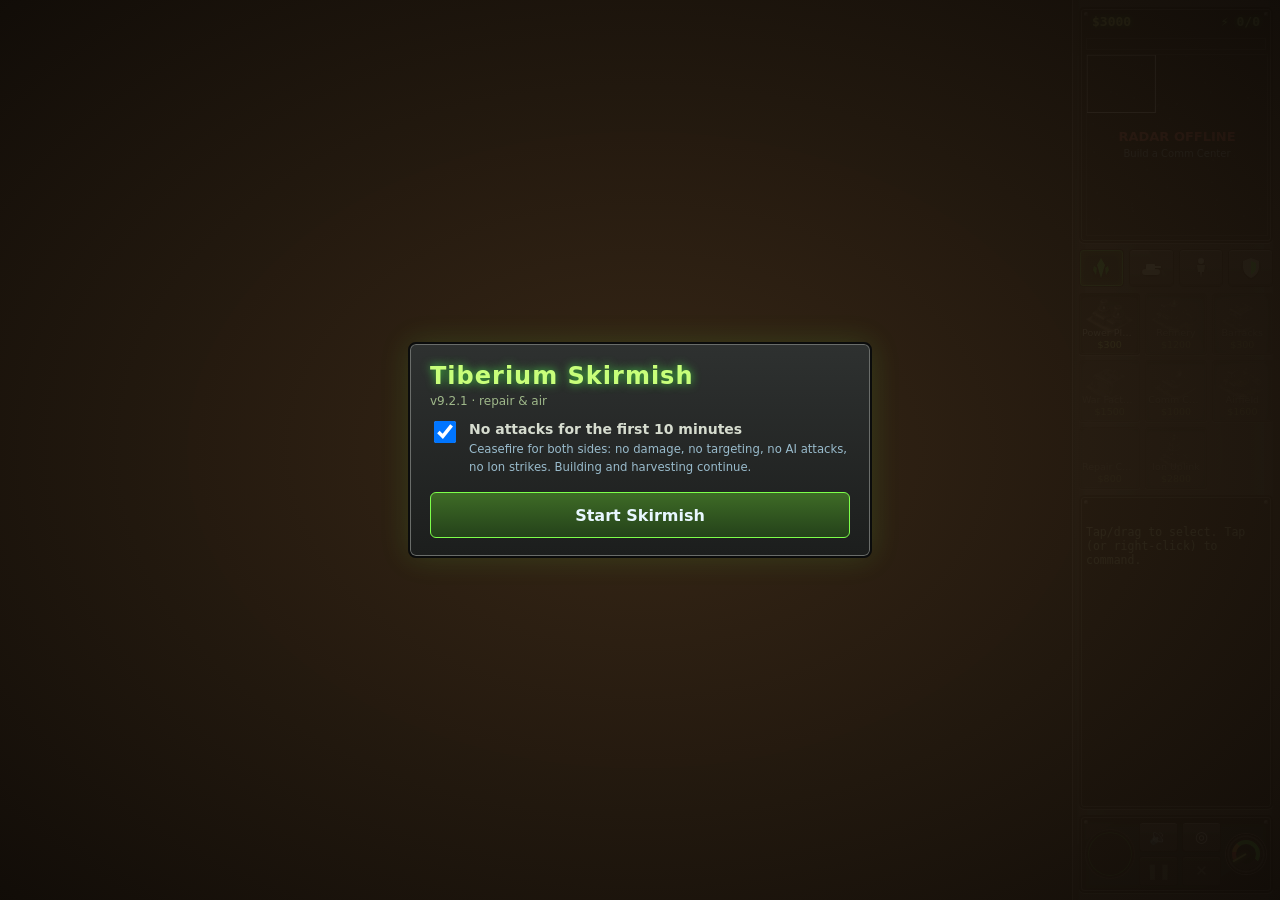
==== index.html @ 95456627 "v9.2.1: carrier restyled from approved concept (top-down sprite: steel-blue deck, sand camo, island " ====
<!DOCTYPE html>
<html lang="en">
<head>
<meta charset="utf-8">
<meta name="viewport" content="width=device-width, initial-scale=1, maximum-scale=1, user-scalable=no, viewport-fit=cover">
<meta name="apple-mobile-web-app-capable" content="yes">
<title>Tiberium Skirmish — RTS Starter v9.2.1</title>
<link rel="icon" href="data:,">
<link rel="stylesheet" href="styles.css?v=9">
</head>
<body>
<div id="app">
  <canvas id="game"></canvas>
  <aside id="sidebar">
    <div id="topDisplay" class="bevel">
      <div id="hud"><div id="credits">$0</div><div id="power">⚡ 0/0</div></div>
      <div id="powerBar" title="Power: produced (top) vs used (bottom)"><div id="powerMade"></div><div id="powerUsed"></div></div>
      <canvas id="minimap" width="180" height="180"></canvas>
    </div>
    <div id="buildTabs"></div>
    <div id="buildMenu"></div>
    <div id="infoPanel" class="bevel">
      <div id="qStatus"></div>
      <div id="selInfo"></div>
      <div id="selActions"></div>
    </div>
    <div id="bottomStrip" class="bevel">
      <div id="radarSweep" title="Radar"></div>
      <div id="queueCtl">
        <button id="volBtn" class="sq" title="Sound: off / low / med / high (remembered)">🔉</button>
        <button id="findBtn" class="sq" title="Find my units (Space / F, or double-tap a unit)">◎</button>
        <button id="qPause" class="sq" title="Pause queue">❚❚</button>
        <button id="qCancel" class="sq" title="Cancel last / stop placing">✕</button>
      </div>
      <div id="scopeDial" title="Power level"><i></i></div>
    </div>
  </aside>
  <div id="banner" hidden></div>
  <div id="graceTimer" hidden></div>
  <div id="startMenu">
    <div class="panel">
      <h1>Tiberium Skirmish</h1>
      <div id="version">v9.2.1 · repair &amp; air</div>
      <label class="opt"><input type="checkbox" id="graceOpt" checked> <span><b>No attacks for the first 10 minutes</b><br><small>Ceasefire for both sides: no damage, no targeting, no AI attacks, no Ion strikes. Building and harvesting continue.</small></span></label>
      <button id="startBtn">Start Skirmish</button>
    </div>
  </div>
</div>
<script type="module" src="src/main.js?v=9"></script>
</body>
</html>
---- styles.css ----
:root{--vh:100vh}
html,body{margin:0;height:100%;background:#05080c;color:#cfe;font:13px system-ui,-apple-system,Segoe UI,sans-serif;overflow:hidden;
 -webkit-user-select:none;user-select:none;-webkit-touch-callout:none;-webkit-tap-highlight-color:transparent;overscroll-behavior:none}
#app{display:flex;height:var(--vh);width:100vw}
#game{flex:1;min-width:0;height:100%;display:block;touch-action:none;cursor:crosshair}
#sidebar{width:200px;padding:8px;padding-right:max(8px,env(safe-area-inset-right));box-sizing:border-box;background:linear-gradient(#0c1a24,#081018);border-left:1px solid #1d4a5c;overflow-y:auto;touch-action:pan-y}
#hud{display:flex;justify-content:space-between;font-weight:600;margin-bottom:6px}
#credits{color:#6f6}#power.low{color:#f55}
#minimap{width:180px;height:180px;background:#000;border:1px solid #1d4a5c;touch-action:none}
#buildTabs{display:flex;gap:4px;margin:6px 0}
#buildTabs button,#buildMenu button{background:#10283a;color:#cfe;border:1px solid #2a6c88;border-radius:4px;padding:6px 4px;font:inherit;cursor:pointer;touch-action:manipulation}
#buildTabs button{flex:1}#buildTabs button.on{background:#1f5f7f}
#buildMenu{display:grid;grid-template-columns:1fr 1fr;gap:4px}
#buildMenu button{min-height:44px;position:relative;overflow:hidden}
#buildMenu button:disabled{opacity:.4}
#buildMenu button .bar{position:absolute;left:0;bottom:0;height:3px;background:#6f6}
#buildMenu button.ready{border-color:#6f6;color:#6f6}
#selInfo{margin-top:8px;font-size:12px;color:#9bc;white-space:pre-line}
#banner{position:fixed;inset:0;display:flex;align-items:center;justify-content:center;font-size:48px;font-weight:800;color:#6f6;background:#000a;text-shadow:0 0 20px #3f3}
@media (max-width:700px){#sidebar{width:150px}#minimap{width:134px;height:134px}#buildMenu{grid-template-columns:1fr}}
#banner[hidden]{display:none}
#powerBar{height:10px;background:#000;border:1px solid #1d4a5c;margin-bottom:6px;position:relative}
#powerMade,#powerUsed{position:absolute;left:0;height:5px;transition:width .3s}
#powerMade{top:0;background:#3fa9ff}#powerUsed{bottom:0;background:#6f6}#powerUsed.low{background:#f44;animation:blinkp .6s infinite alternate}
@keyframes blinkp{to{opacity:.4}}
#buildTabs button b{color:#fd6;font-weight:700}#buildTabs button.ready{border-color:#6f6}
#buildMenu button{display:flex;flex-direction:column;align-items:center;justify-content:center;gap:1px;font-size:12px}
#buildMenu button .count{position:absolute;top:2px;right:4px;color:#fd6;font-size:12px}
#buildMenu button .state{position:absolute;top:2px;left:4px;font-style:normal;font-size:9px;color:#fd6;font-weight:700}
#buildMenu button.ready .state{color:#6f6}
#queueCtl{display:flex;gap:4px;margin-top:4px}
#queueCtl button,#selActions button{flex:1;background:#10283a;color:#cfe;border:1px solid #2a6c88;border-radius:4px;padding:6px 4px;font:inherit;font-size:12px;min-height:36px;cursor:pointer;touch-action:manipulation}
#queueCtl button:disabled,#selActions button:disabled{opacity:.4}
#selActions{display:flex;flex-wrap:wrap;gap:4px;margin-top:6px}#selActions button.on{background:#1f5f2f;border-color:#6f6}
#qStatus{min-height:14px;font-size:11px;color:#fd6;margin-top:3px}
@media (max-width:700px){#buildMenu button{min-height:40px;font-size:11px}#queueCtl button,#selActions button{font-size:11px}}
#startMenu{position:fixed;inset:0;display:flex;align-items:center;justify-content:center;background:radial-gradient(#0c1a24ee,#05080cf5);z-index:10;padding:16px}
#startMenu[hidden]{display:none}
#startMenu .panel{max-width:420px;background:#0c1a24;border:1px solid #2a6c88;border-radius:8px;padding:18px 20px;box-shadow:0 0 30px #3fa9ff33}
#startMenu h1{margin:0 0 14px;font-size:24px;color:#7fd8ff;letter-spacing:1px}
#startMenu .opt{display:flex;gap:10px;align-items:flex-start;font-size:14px;line-height:1.35;cursor:pointer}
#startMenu .opt input{width:22px;height:22px;flex:none;margin-top:1px}
#startMenu small{color:#9bc}
#startBtn{margin-top:16px;width:100%;min-height:46px;font:600 16px system-ui,sans-serif;background:#1f5f7f;color:#e8f7ff;border:1px solid #3fa9ff;border-radius:6px;cursor:pointer;touch-action:manipulation}
#graceTimer{position:fixed;top:8px;left:8px;z-index:5;background:#0c1a24d0;border:1px solid #6f6;color:#9f9;font:600 13px system-ui,sans-serif;padding:5px 9px;border-radius:5px;pointer-events:none}
#graceTimer[hidden]{display:none}#graceTimer.over{border-color:#f55;color:#f99}

/* v6 sidebar stability: fixed sizes so changing text/badges/progress never shifts layout */
#sidebar{overscroll-behavior:contain;-webkit-overflow-scrolling:touch}
#sidebar button{-webkit-user-select:none;user-select:none;-webkit-touch-callout:none}
#hud{height:18px;white-space:nowrap;font-variant-numeric:tabular-nums}
#buildTabs{display:grid;grid-template-columns:repeat(4,1fr);gap:4px}
#buildTabs button{position:relative;height:34px;padding:0;min-width:0;overflow:hidden;white-space:nowrap}
#buildTabs button .badge{position:absolute;top:1px;right:3px;font-size:10px;line-height:1;color:#fd6}
#buildMenu button{height:48px;min-height:0;padding:4px 18px 6px 6px;white-space:nowrap;overflow:hidden}
#buildMenu button .nm{max-width:100%;overflow:hidden;text-overflow:ellipsis}
#buildMenu button .count{font-variant-numeric:tabular-nums}
#queueCtl button{height:36px;min-height:0;white-space:nowrap}
#qStatus{height:15px;min-height:0;white-space:nowrap;overflow:hidden;text-overflow:ellipsis}
#selInfo{height:48px;overflow:hidden;line-height:16px}
#selActions{display:grid;grid-template-columns:repeat(3,1fr);gap:4px;height:38px;margin-top:4px}
#selActions:not(.has){visibility:hidden}
#selActions button{height:36px;min-height:0;padding:0 2px;white-space:nowrap;overflow:hidden;text-overflow:ellipsis;font-variant-numeric:tabular-nums}
#selActions button.armed{background:#5f2a1a;border-color:#f84}
@media (hover:hover){#sidebar button:not(:disabled):hover{filter:brightness(1.25)}}
@media (max-width:700px){#buildMenu button{height:44px}#buildTabs button{height:32px;font-size:12px}}
#buildMenu button .nm{white-space:normal;line-height:13px;max-height:26px;text-align:center;font-size:11.5px}
#buildMenu button{height:54px;padding:3px 16px 6px 6px;gap:2px}#buildMenu button small{font-size:11px;line-height:12px}
@media (max-width:700px){#buildMenu button{height:46px}}
#findBtn{display:block;width:100%;height:30px;margin:4px 0 0;background:#10283a;color:#cfe;border:1px solid #2a6c88;border-radius:4px;font:inherit;font-size:12px;cursor:pointer;touch-action:manipulation;white-space:nowrap;overflow:hidden}
@media (max-width:700px){#findBtn{width:134px}}

/* v8: 4-5 actions for yard / Base Walker */
#selActions.two{height:78px}
#selInfo{white-space:pre-line}

/* v8.1 */
#version{font-size:12px;color:#7fa9c0;margin:-10px 0 12px}
@media (max-width:700px){#selActions,#selActions.two{grid-template-columns:repeat(2,1fr);height:78px}
  #selActions button{font-size:12px;padding:0 1px;letter-spacing:-.2px;text-overflow:clip}}
#volBtn{display:block;width:100%;height:28px;margin:4px 0 0;background:#10283a;color:#cfe;border:1px solid #2a6c88;border-radius:4px;font:inherit;font-size:12px;cursor:pointer;touch-action:manipulation;white-space:nowrap;overflow:hidden}
@media (max-width:700px){#volBtn{width:134px}}

/* ===== v9 painted gunmetal sidebar ===== */
:root{--metal1:#4a4d4c;--metal2:#2a2c2c;--edge:#6d706c;--glow:#7dff4a}
html,body{background:#120d08;color:#d6dccf}
#sidebar{width:210px;padding:7px;padding-right:max(7px,env(safe-area-inset-right));display:flex;flex-direction:column;gap:6px;
 background:linear-gradient(90deg,#1c1e1e,#3b3e3d 8%,#2d302f 50%,#3a3d3c 92%,#171818);border-left:2px solid #0b0c0c;box-shadow:inset 1px 0 0 #777}
.bevel{background:linear-gradient(#232625,#1a1c1c);border:2px solid #0d0e0e;border-radius:5px;box-shadow:inset 0 0 0 1px #5a5d5a,inset 0 2px 6px #000c,0 1px 0 #6a6d6a;padding:5px;position:relative}
.bevel::before,.bevel::after{content:"";position:absolute;width:4px;height:4px;border-radius:50%;background:#8a8c86;box-shadow:inset -1px -1px 0 #333;top:3px;left:3px}
.bevel::after{left:auto;right:3px}
#topDisplay{background:#060807}
#hud{color:#9fe87a;text-shadow:0 0 6px #4c4;font:700 13px ui-monospace,Menlo,monospace;padding:0 6px}
#credits{color:#c8ff7a}#power{color:#9fe87a}#power.low{color:#f66;text-shadow:0 0 6px #f22}
#powerBar{background:#000;border:1px solid #333;margin:4px 0}#powerMade{background:#4fa7d8}#powerUsed{background:#5f5}
#minimap{display:block;width:100%;height:auto;aspect-ratio:1;border:1px solid #2b2f2d;background:#000}
#buildTabs{gap:5px;margin:0}
#buildTabs button{height:38px;background:linear-gradient(#4d504e,#2b2d2c);border:1px solid #0c0d0d;border-radius:4px;box-shadow:inset 0 1px 0 #888,inset 0 -2px 0 #1a1a1a;color:#ddd}
#buildTabs button svg{width:24px;height:24px;display:block;margin:auto;filter:drop-shadow(0 1px 1px #000)}
#buildTabs button.on{background:linear-gradient(#24331f,#17200f);box-shadow:inset 0 0 8px #3f8a2a,inset 0 0 0 1px #6f6;border-color:#000}
#buildTabs button .badge{color:#ffd24a;font-size:11px}
#buildMenu{grid-template-columns:repeat(3,1fr);gap:5px;align-content:start;min-height:calc(3*62px + 10px)}
#buildMenu button{height:62px;padding:2px 2px 4px;justify-content:flex-end;background:radial-gradient(ellipse at 50% 40%,#2a2e2b,#121413);border:1px solid #000;border-radius:3px;
 box-shadow:inset 0 2px 5px #000,inset 0 0 0 1px #3f423f,0 1px 0 #6a6d6a;color:#cfd8c5}
#buildMenu button .ic{position:absolute;inset:2px 2px 16px 2px;width:calc(100% - 4px);height:calc(100% - 18px);object-fit:contain;filter:saturate(.55) sepia(.18)}
#buildMenu button .nm{position:relative;font-size:9.5px;line-height:10px;max-height:10px;white-space:nowrap;overflow:hidden;text-overflow:ellipsis;text-shadow:0 1px 1px #000}
#buildMenu button small{position:relative;font-size:9.5px;line-height:10px;color:#c8ff7a}
#buildMenu button.ready{border-color:#6f6;box-shadow:inset 0 0 10px #3c3,inset 0 0 0 1px #6f6}
#buildMenu button .state{background:#000a;padding:0 2px;color:#ffd24a;z-index:1}#buildMenu button .count{z-index:1;color:#ffd24a;font-weight:800}
#buildMenu button .bar{background:var(--glow);box-shadow:0 0 4px var(--glow);height:3px}
#infoPanel{flex:1;min-height:0;display:flex;flex-direction:column;background:#0a0c0b}
#selInfo{color:#b7d8a8;font:11.5px ui-monospace,Menlo,monospace;height:48px}
#qStatus{color:#ffd24a;margin:0}
#selActions button,#queueCtl button{background:linear-gradient(#4a4d4b,#2a2c2b);color:#e6eadf;border:1px solid #000;border-radius:3px;box-shadow:inset 0 1px 0 #888}
#selActions button.on{background:linear-gradient(#2f5a1f,#1d3a12);box-shadow:inset 0 0 6px #6f6}
#bottomStrip{display:flex;align-items:center;gap:5px;padding:5px;background:#151716}
#radarSweep{width:44px;height:44px;flex:none;border-radius:50%;border:2px solid #0a0a0a;box-shadow:inset 0 0 0 1px #3c3,0 0 0 1px #555;
 background:repeating-radial-gradient(circle,#0000 0 9px,#2f6a2266 9px 10px),conic-gradient(from 0deg,#7dff4acc,#2b7a1f55 25%,#0000 40%),#051005;animation:sweep 2.4s linear infinite}
#radarSweep.off{animation:none;background:#050805;opacity:.6}
@keyframes sweep{to{transform:rotate(360deg)}}
#queueCtl{display:grid;grid-template-columns:repeat(2,1fr);gap:4px;flex:1;margin:0}
#queueCtl button.sq,#volBtn,#findBtn{width:auto;height:30px;min-height:0;margin:0;padding:0;font-size:15px;display:block}
#scopeDial{width:40px;height:40px;flex:none;border-radius:50%;position:relative;background:radial-gradient(circle,#1d211e 55%,#0a0b0a 57%,#4a4d4b 62%,#222 70%);box-shadow:inset 0 0 0 1px #000,0 0 0 1px #666}
#scopeDial::before{content:"";position:absolute;inset:6px;border-radius:50%;background:conic-gradient(from -120deg,#e44 0 40deg,#eb4 40deg 80deg,#5f5 80deg 240deg,#0000 240deg)}
#scopeDial::after{content:"";position:absolute;inset:10px;border-radius:50%;background:#151816}
#scopeDial i{position:absolute;left:50%;top:50%;width:2px;height:15px;margin-left:-1px;background:#c8ff7a;box-shadow:0 0 4px #7dff4a;transform-origin:50% 0;transform:rotate(180deg);z-index:1;transition:transform .4s}
#startMenu{background:radial-gradient(#3a2a18ee,#120d08f5)}
#startMenu .panel{background:linear-gradient(#2e3130,#1c1e1d);border:2px solid #0b0c0c;box-shadow:inset 0 0 0 1px #6a6d6a,0 0 30px #7dff4a22}
#startMenu h1{color:#c8ff7a;text-shadow:0 0 10px #4c4}#version{color:#9fb88a}
#startBtn{background:linear-gradient(#3e6b26,#24421a);border-color:#7dff4a}
#graceTimer{background:#151716d8;border-color:#7dff4a}
@media (max-width:700px){
 #sidebar{width:158px;padding:3px;gap:4px}#minimap{width:100%;height:auto}.bevel{padding:3px}
 #buildTabs button{height:34px}#buildTabs button svg{width:20px;height:20px}
 #buildMenu{grid-template-columns:repeat(3,1fr);gap:3px;min-height:0}#buildMenu button{height:48px}
 #buildMenu button .nm{font-size:8.5px}#selActions,#selActions.two{grid-template-columns:repeat(2,1fr)}#selActions button{font-size:11px;height:34px}
 #radarSweep,#scopeDial{width:32px;height:32px}#queueCtl button.sq,#volBtn,#findBtn{height:28px;font-size:13px}
 #selInfo{height:40px;font-size:10.5px;line-height:13px}#hud{font-size:12px;padding:0 4px}}
@media (max-height:500px){#topDisplay #minimap{width:70%;margin:0 auto}#buildMenu button{height:46px}#selInfo{height:28px}}
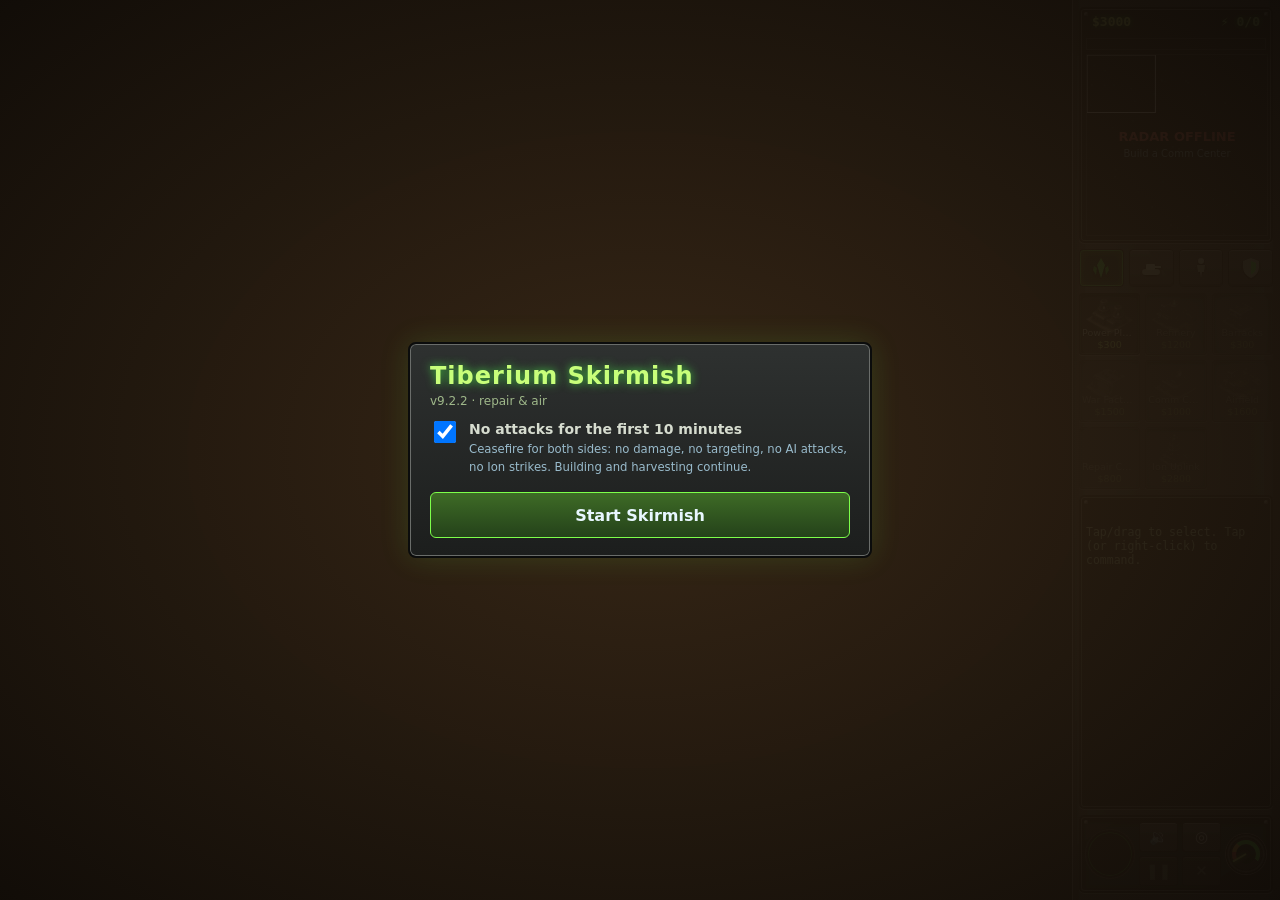
==== commit 3aeda6fb: "v9.2.2: boot fix - versioned module/asset URLs (?v=9.2.2) so stale cached modules can't mix with new" ====
--- a/index.html
+++ b/index.html
@@ -4,9 +4,9 @@
 <meta charset="utf-8">
 <meta name="viewport" content="width=device-width, initial-scale=1, maximum-scale=1, user-scalable=no, viewport-fit=cover">
 <meta name="apple-mobile-web-app-capable" content="yes">
-<title>Tiberium Skirmish — RTS Starter v9.2.1</title>
+<title>Tiberium Skirmish — RTS Starter v9.2.2</title>
 <link rel="icon" href="data:,">
-<link rel="stylesheet" href="styles.css?v=9">
+<link rel="stylesheet" href="styles.css?v=9.2.2">
 </head>
 <body>
 <div id="app">
@@ -40,12 +40,29 @@
   <div id="startMenu">
     <div class="panel">
       <h1>Tiberium Skirmish</h1>
-      <div id="version">v9.2.1 · repair &amp; air</div>
+      <div id="version">v9.2.2 · repair &amp; air</div>
       <label class="opt"><input type="checkbox" id="graceOpt" checked> <span><b>No attacks for the first 10 minutes</b><br><small>Ceasefire for both sides: no damage, no targeting, no AI attacks, no Ion strikes. Building and harvesting continue.</small></span></label>
       <button id="startBtn">Start Skirmish</button>
     </div>
   </div>
 </div>
-<script type="module" src="src/main.js?v=9"></script>
+<script>
+// Boot guard: if a stale/partial cached module stops main.js from loading, the Start button would do nothing.
+// Detect that and reload once with a cache-busting query; otherwise show a clear message instead of a dead menu.
+(function () {
+  var q = new URLSearchParams(location.search), tries = +(q.get('reload') || 0);
+  function recover(why) {
+    if (window.startGame) return;
+    if (tries < 2) { q.set('reload', tries + 1); q.set('cb', Date.now()); location.replace(location.pathname + '?' + q.toString()); return; }
+    var b = document.getElementById('startBtn'); if (b) b.textContent = 'Could not load the game - tap to retry';
+    if (b) b.onclick = function () { q.set('reload', 0); q.set('cb', Date.now()); location.replace(location.pathname + '?' + q.toString()); };
+    console.error('boot failed:', why);
+  }
+  window.addEventListener('error', function (e) { if (!window.startGame && e && (e.filename || '').indexOf('/src/') >= 0) setTimeout(function () { recover(e.message); }, 50); }, true);
+  window.addEventListener('load', function () { setTimeout(function () { recover('main.js did not initialise'); }, 4000); });
+  document.addEventListener('click', function (e) { if (e.target && e.target.id === 'startBtn' && !window.startGame) { window.__wantStart = true; e.target.textContent = 'Loading...'; } }, true);
+})();
+</script>
+<script type="module" src="src/main.js?v=9.2.2"></script>
 </body>
 </html>
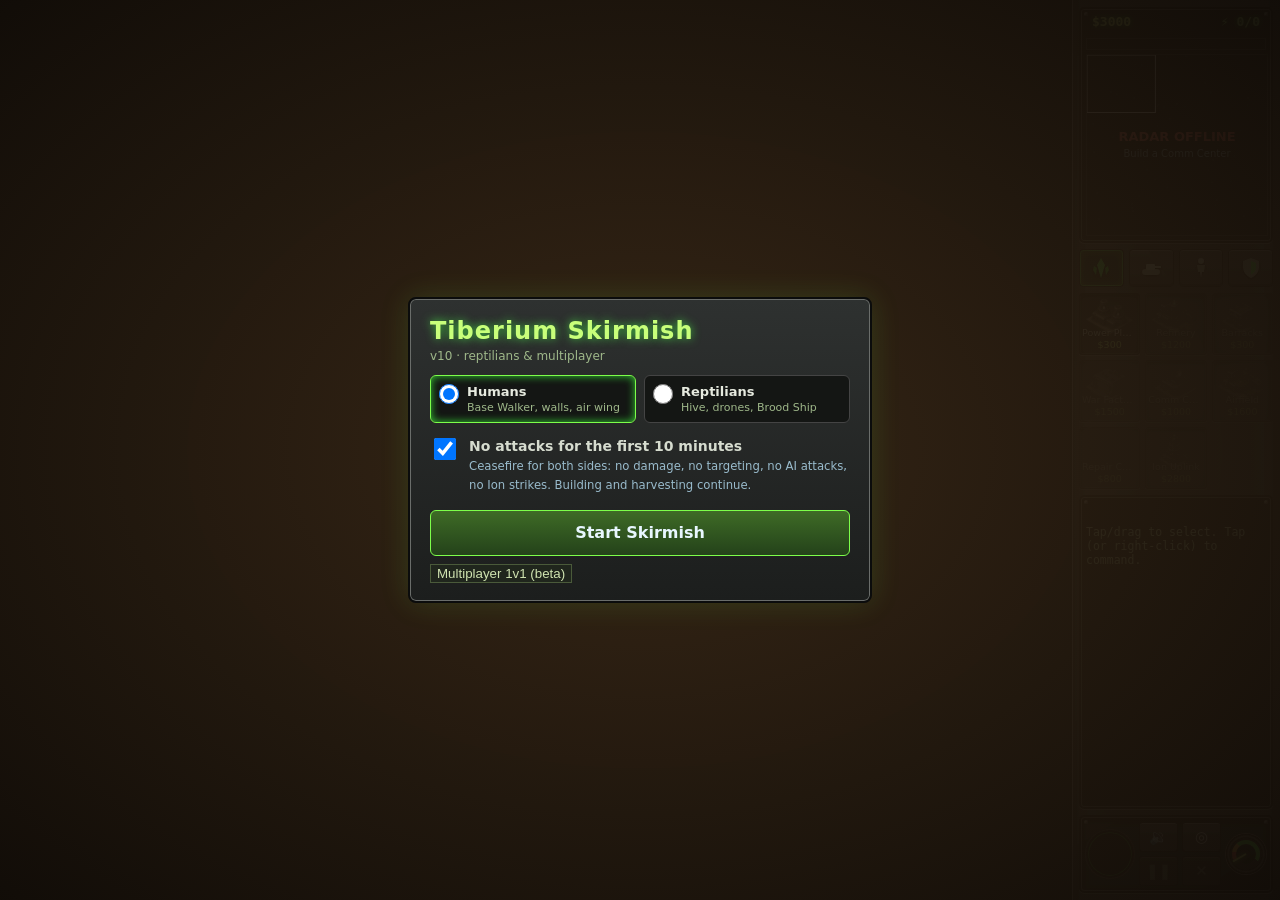
==== commit be0e01b4: "v10 WIP merged onto v9.2.2: reptilian faction, Brood Ship eggs, lockstep MP prototype (from v10 job)" ====
--- a/index.html
+++ b/index.html
@@ -4,9 +4,9 @@
 <meta charset="utf-8">
 <meta name="viewport" content="width=device-width, initial-scale=1, maximum-scale=1, user-scalable=no, viewport-fit=cover">
 <meta name="apple-mobile-web-app-capable" content="yes">
-<title>Tiberium Skirmish — RTS Starter v9.2.2</title>
+<title>Tiberium Skirmish — RTS Starter v10.0</title>
 <link rel="icon" href="data:,">
-<link rel="stylesheet" href="styles.css?v=9.2.2">
+<link rel="stylesheet" href="styles.css?v=10.0">
 </head>
 <body>
 <div id="app">
@@ -40,9 +40,22 @@
   <div id="startMenu">
     <div class="panel">
       <h1>Tiberium Skirmish</h1>
-      <div id="version">v9.2.2 · repair &amp; air</div>
+      <div id="version">v10 · reptilians &amp; multiplayer</div>
+      <div id="factionPick" role="radiogroup" aria-label="Faction">
+        <label class="fac"><input type="radio" name="faction" value="human" checked><span><b>Humans</b><small>Base Walker, walls, air wing</small></span></label>
+        <label class="fac"><input type="radio" name="faction" value="reptile"><span><b>Reptilians</b><small>Hive, drones, Brood Ship</small></span></label>
+      </div>
       <label class="opt"><input type="checkbox" id="graceOpt" checked> <span><b>No attacks for the first 10 minutes</b><br><small>Ceasefire for both sides: no damage, no targeting, no AI attacks, no Ion strikes. Building and harvesting continue.</small></span></label>
       <button id="startBtn">Start Skirmish</button>
+      <button id="mpBtn" class="secondary">Multiplayer 1v1 (beta)</button>
+      <div id="mpPanel" hidden>
+        <p class="mpnote">Peer-to-peer over WebRTC, no server. Host makes a code, sends it to the other player (chat, email…), they paste it and send back their answer code.</p>
+        <div class="mprow"><button id="mpHost">Host game</button><button id="mpJoin">Join game</button></div>
+        <label id="mpOfferL" hidden>Code to send / paste here:<textarea id="mpOffer" rows="3" spellcheck="false"></textarea></label>
+        <div class="mprow"><button id="mpCopy" hidden>Copy code</button><button id="mpGo" hidden>Connect</button></div>
+        <label id="mpAnswerL" hidden>Paste the other player's code:<textarea id="mpAnswer" rows="3" spellcheck="false"></textarea></label>
+        <div id="mpStatus" aria-live="polite"></div>
+      </div>
     </div>
   </div>
 </div>
@@ -63,6 +76,6 @@
   document.addEventListener('click', function (e) { if (e.target && e.target.id === 'startBtn' && !window.startGame) { window.__wantStart = true; e.target.textContent = 'Loading...'; } }, true);
 })();
 </script>
-<script type="module" src="src/main.js?v=9.2.2"></script>
+<script type="module" src="src/main.js?v=10.0"></script>
 </body>
 </html>
--- a/styles.css
+++ b/styles.css
@@ -137,3 +137,19 @@
  #radarSweep,#scopeDial{width:32px;height:32px}#queueCtl button.sq,#volBtn,#findBtn{height:28px;font-size:13px}
  #selInfo{height:40px;font-size:10.5px;line-height:13px}#hud{font-size:12px;padding:0 4px}}
 @media (max-height:500px){#topDisplay #minimap{width:70%;margin:0 auto}#buildMenu button{height:46px}#selInfo{height:28px}}
+
+/* v10 faction pick */
+#factionPick{display:grid;grid-template-columns:1fr 1fr;gap:8px;margin:0 0 14px}
+#factionPick .fac{display:flex;gap:8px;align-items:flex-start;padding:8px;border:1px solid #444;border-radius:6px;background:#141614;cursor:pointer}
+#factionPick .fac:has(input:checked){border-color:#7dff4a;box-shadow:inset 0 0 8px #3c3}
+#factionPick input{width:20px;height:20px;flex:none;margin:0}#factionPick b{display:block;color:#e6eadf}#factionPick small{font-size:11px;color:#9fb88a}
+
+/* v10 multiplayer lobby */
+#mpBtn{margin-top:8px;background:#20261d;border:1px solid #4a5a3a;color:#cfe3b0}
+#mpPanel{margin-top:10px;text-align:left;font-size:12px;color:#cfd8c0}
+#mpPanel .mpnote{margin:0 0 8px;color:#9fb88a}
+#mpPanel .mprow{display:flex;gap:8px;margin:6px 0}#mpPanel .mprow button{flex:1;padding:8px;font-size:13px}
+#mpPanel textarea{width:100%;box-sizing:border-box;font:11px monospace;background:#0d0f0c;color:#bfe39a;border:1px solid #444;border-radius:4px;margin-top:4px}
+#mpStatus{min-height:16px;color:#ffd27a;margin-top:6px}
+#netBadge{position:absolute;left:8px;bottom:8px;z-index:6;font:12px monospace;background:#000a;color:#bfe39a;padding:3px 6px;border-radius:4px;pointer-events:none}
+#netBadge.bad{color:#ff7a6a}
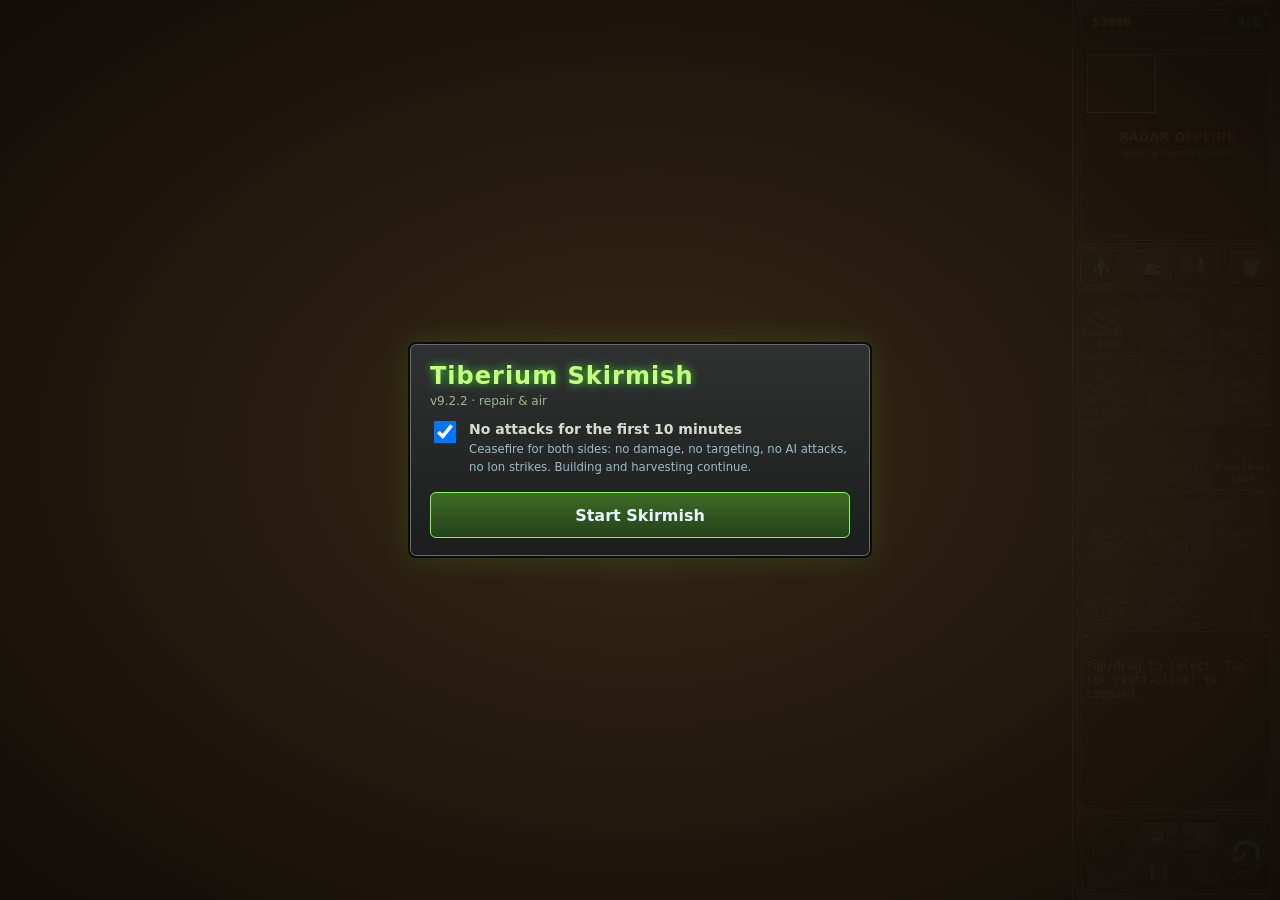
==== commit 902b6e64: "fix: walls and closed/enemy gates are impassable to ground units (occupancy grid, slide/detour movem" ====
--- a/index.html
+++ b/index.html
@@ -4,9 +4,9 @@
 <meta charset="utf-8">
 <meta name="viewport" content="width=device-width, initial-scale=1, maximum-scale=1, user-scalable=no, viewport-fit=cover">
 <meta name="apple-mobile-web-app-capable" content="yes">
-<title>Tiberium Skirmish — RTS Starter v10.0</title>
+<title>Tiberium Skirmish — RTS Starter v9.2.2</title>
 <link rel="icon" href="data:,">
-<link rel="stylesheet" href="styles.css?v=10.0">
+<link rel="stylesheet" href="styles.css?v=9.2.2b">
 </head>
 <body>
 <div id="app">
@@ -40,22 +40,9 @@
   <div id="startMenu">
     <div class="panel">
       <h1>Tiberium Skirmish</h1>
-      <div id="version">v10 · reptilians &amp; multiplayer</div>
-      <div id="factionPick" role="radiogroup" aria-label="Faction">
-        <label class="fac"><input type="radio" name="faction" value="human" checked><span><b>Humans</b><small>Base Walker, walls, air wing</small></span></label>
-        <label class="fac"><input type="radio" name="faction" value="reptile"><span><b>Reptilians</b><small>Hive, drones, Brood Ship</small></span></label>
-      </div>
+      <div id="version">v9.2.2 · repair &amp; air</div>
       <label class="opt"><input type="checkbox" id="graceOpt" checked> <span><b>No attacks for the first 10 minutes</b><br><small>Ceasefire for both sides: no damage, no targeting, no AI attacks, no Ion strikes. Building and harvesting continue.</small></span></label>
       <button id="startBtn">Start Skirmish</button>
-      <button id="mpBtn" class="secondary">Multiplayer 1v1 (beta)</button>
-      <div id="mpPanel" hidden>
-        <p class="mpnote">Peer-to-peer over WebRTC, no server. Host makes a code, sends it to the other player (chat, email…), they paste it and send back their answer code.</p>
-        <div class="mprow"><button id="mpHost">Host game</button><button id="mpJoin">Join game</button></div>
-        <label id="mpOfferL" hidden>Code to send / paste here:<textarea id="mpOffer" rows="3" spellcheck="false"></textarea></label>
-        <div class="mprow"><button id="mpCopy" hidden>Copy code</button><button id="mpGo" hidden>Connect</button></div>
-        <label id="mpAnswerL" hidden>Paste the other player's code:<textarea id="mpAnswer" rows="3" spellcheck="false"></textarea></label>
-        <div id="mpStatus" aria-live="polite"></div>
-      </div>
     </div>
   </div>
 </div>
@@ -76,6 +63,6 @@
   document.addEventListener('click', function (e) { if (e.target && e.target.id === 'startBtn' && !window.startGame) { window.__wantStart = true; e.target.textContent = 'Loading...'; } }, true);
 })();
 </script>
-<script type="module" src="src/main.js?v=10.0"></script>
+<script type="module" src="src/main.js?v=9.2.2b"></script>
 </body>
 </html>
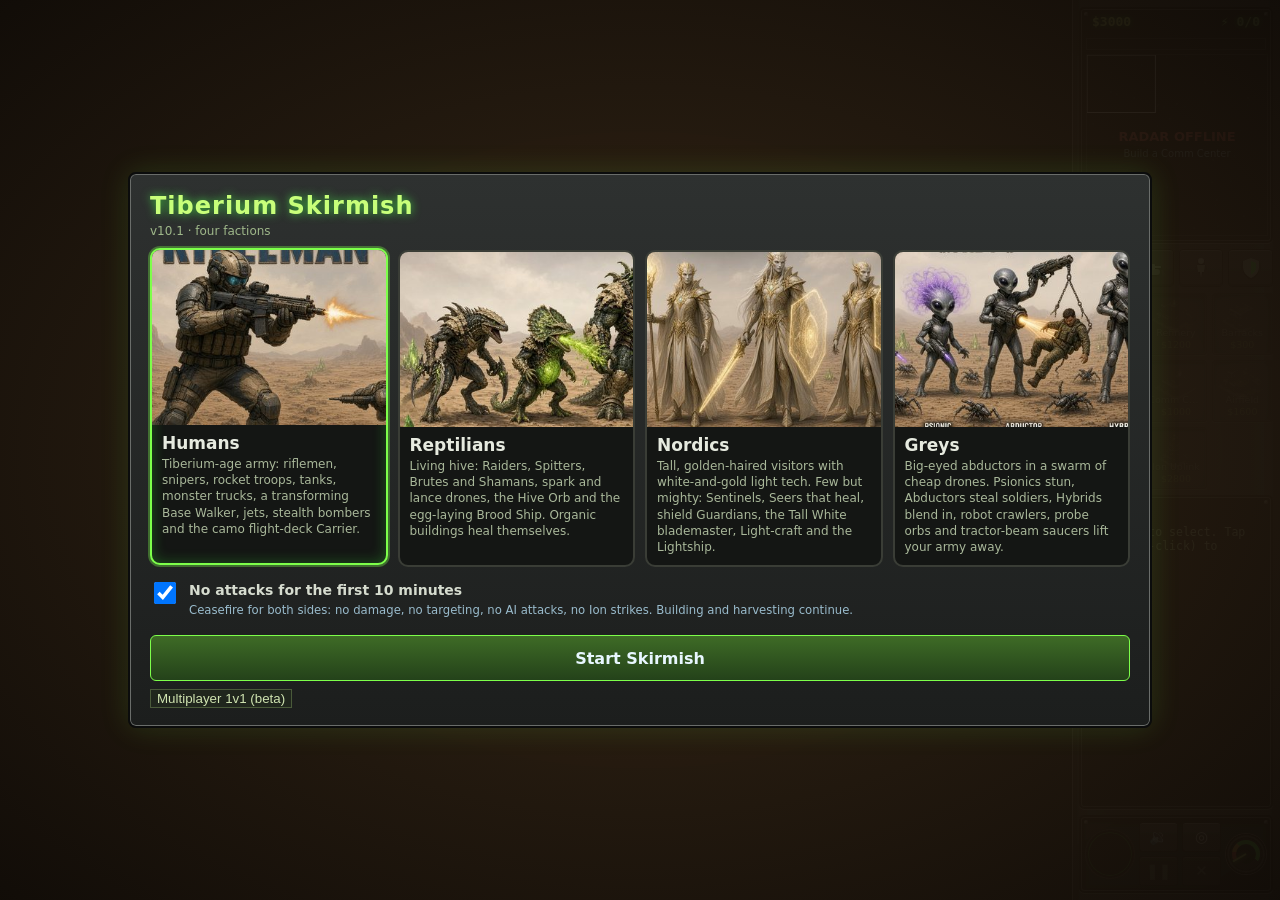
==== commit c358c389: "v10 WIP: four-faction picker (Humans/Reptilians/Nordics/Greys), Nordic+Grey rosters, sprites, AI mix" ====
--- a/index.html
+++ b/index.html
@@ -4,9 +4,9 @@
 <meta charset="utf-8">
 <meta name="viewport" content="width=device-width, initial-scale=1, maximum-scale=1, user-scalable=no, viewport-fit=cover">
 <meta name="apple-mobile-web-app-capable" content="yes">
-<title>Tiberium Skirmish — RTS Starter v9.2.2</title>
+<title>Tiberium Skirmish — RTS Starter v10.1.0</title>
 <link rel="icon" href="data:,">
-<link rel="stylesheet" href="styles.css?v=9.2.2b">
+<link rel="stylesheet" href="styles.css?v=10.1">
 </head>
 <body>
 <div id="app">
@@ -40,9 +40,24 @@
   <div id="startMenu">
     <div class="panel">
       <h1>Tiberium Skirmish</h1>
-      <div id="version">v9.2.2 · repair &amp; air</div>
+      <div id="version">v10.1 · four factions</div>
+      <div id="factionPick" role="radiogroup" aria-label="Choose your faction">
+        <label class="fac" data-fac="human"><input type="radio" name="faction" value="human" checked><img src="assets/portrait_human.jpg?v=10.1" alt="" width="320" height="240"><span><b>Humans</b><small>Tiberium-age army: riflemen, snipers, rocket troops, tanks, monster trucks, a transforming Base Walker, jets, stealth bombers and the camo flight-deck Carrier.</small></span></label>
+        <label class="fac" data-fac="reptile"><input type="radio" name="faction" value="reptile"><img src="assets/portrait_reptile.jpg?v=10.1" alt="" width="320" height="240"><span><b>Reptilians</b><small>Living hive: Raiders, Spitters, Brutes and Shamans, spark and lance drones, the Hive Orb and the egg-laying Brood Ship. Organic buildings heal themselves.</small></span></label>
+        <label class="fac" data-fac="nordic"><input type="radio" name="faction" value="nordic"><img src="assets/portrait_nordic.jpg?v=10.1" alt="" width="320" height="240"><span><b>Nordics</b><small>Tall, golden-haired visitors with white-and-gold light tech. Few but mighty: Sentinels, Seers that heal, shield Guardians, the Tall White blademaster, Light-craft and the Lightship.</small></span></label>
+        <label class="fac" data-fac="grey"><input type="radio" name="faction" value="grey"><img src="assets/portrait_grey.jpg?v=10.1" alt="" width="320" height="240"><span><b>Greys</b><small>Big-eyed abductors in a swarm of cheap drones. Psionics stun, Abductors steal soldiers, Hybrids blend in, robot crawlers, probe orbs and tractor-beam saucers lift your army away.</small></span></label>
+      </div>
       <label class="opt"><input type="checkbox" id="graceOpt" checked> <span><b>No attacks for the first 10 minutes</b><br><small>Ceasefire for both sides: no damage, no targeting, no AI attacks, no Ion strikes. Building and harvesting continue.</small></span></label>
       <button id="startBtn">Start Skirmish</button>
+      <button id="mpBtn" class="secondary">Multiplayer 1v1 (beta)</button>
+      <div id="mpPanel" hidden>
+        <p class="mpnote">Peer-to-peer over WebRTC, no server. Host makes a code, sends it to the other player (chat, email…), they paste it and send back their answer code.</p>
+        <div class="mprow"><button id="mpHost">Host game</button><button id="mpJoin">Join game</button></div>
+        <label id="mpOfferL" hidden>Code to send / paste here:<textarea id="mpOffer" rows="3" spellcheck="false"></textarea></label>
+        <div class="mprow"><button id="mpCopy" hidden>Copy code</button><button id="mpGo" hidden>Connect</button></div>
+        <label id="mpAnswerL" hidden>Paste the other player's code:<textarea id="mpAnswer" rows="3" spellcheck="false"></textarea></label>
+        <div id="mpStatus" aria-live="polite"></div>
+      </div>
     </div>
   </div>
 </div>
@@ -63,6 +78,6 @@
   document.addEventListener('click', function (e) { if (e.target && e.target.id === 'startBtn' && !window.startGame) { window.__wantStart = true; e.target.textContent = 'Loading...'; } }, true);
 })();
 </script>
-<script type="module" src="src/main.js?v=9.2.2b"></script>
+<script type="module" src="src/main.js?v=10.1"></script>
 </body>
 </html>
--- a/styles.css
+++ b/styles.css
@@ -139,10 +139,6 @@
 @media (max-height:500px){#topDisplay #minimap{width:70%;margin:0 auto}#buildMenu button{height:46px}#selInfo{height:28px}}
 
 /* v10 faction pick */
-#factionPick{display:grid;grid-template-columns:1fr 1fr;gap:8px;margin:0 0 14px}
-#factionPick .fac{display:flex;gap:8px;align-items:flex-start;padding:8px;border:1px solid #444;border-radius:6px;background:#141614;cursor:pointer}
-#factionPick .fac:has(input:checked){border-color:#7dff4a;box-shadow:inset 0 0 8px #3c3}
-#factionPick input{width:20px;height:20px;flex:none;margin:0}#factionPick b{display:block;color:#e6eadf}#factionPick small{font-size:11px;color:#9fb88a}
 
 /* v10 multiplayer lobby */
 #mpBtn{margin-top:8px;background:#20261d;border:1px solid #4a5a3a;color:#cfe3b0}
@@ -153,3 +149,17 @@
 #mpStatus{min-height:16px;color:#ffd27a;margin-top:6px}
 #netBadge{position:absolute;left:8px;bottom:8px;z-index:6;font:12px monospace;background:#000a;color:#bfe39a;padding:3px 6px;border-radius:4px;pointer-events:none}
 #netBadge.bad{color:#ff7a6a}
+
+/* v10.1 faction selection: four large tappable cards with portraits */
+#factionPick{display:grid;grid-template-columns:repeat(4,minmax(0,1fr));gap:10px;margin:0 0 14px}
+#factionPick .fac{position:relative;display:flex;flex-direction:column;border:2px solid #3a3d36;border-radius:10px;background:#141614;cursor:pointer;overflow:hidden;min-height:44px;transition:transform .12s,border-color .12s;-webkit-tap-highlight-color:transparent;touch-action:manipulation}
+#factionPick .fac img{display:block;width:100%;height:auto;aspect-ratio:4/3;object-fit:cover;pointer-events:none}
+#factionPick .fac span{padding:8px 10px 10px}
+#factionPick .fac b{display:block;color:#e6eadf;font-size:17px;margin-bottom:3px}
+#factionPick .fac small{display:block;font-size:12px;line-height:1.35;color:#a9b89a}
+#factionPick input{position:absolute;opacity:0;width:1px;height:1px}
+#factionPick .fac.on,#factionPick .fac:has(input:checked){border-color:#7dff4a;box-shadow:0 0 0 2px #7dff4a55,inset 0 0 14px #3c35;transform:translateY(-2px)}
+#factionPick .fac:has(input:focus-visible){outline:2px solid #fff}
+#startMenu .panel{max-width:min(980px,96vw)}
+@media (max-width:760px){#factionPick{grid-template-columns:1fr 1fr;gap:8px}#factionPick .fac b{font-size:15px}#factionPick .fac small{font-size:11px}}
+@media (max-width:760px) and (max-height:900px){#startMenu{overflow-y:auto;align-items:flex-start}#startMenu .panel{margin:8px auto}}
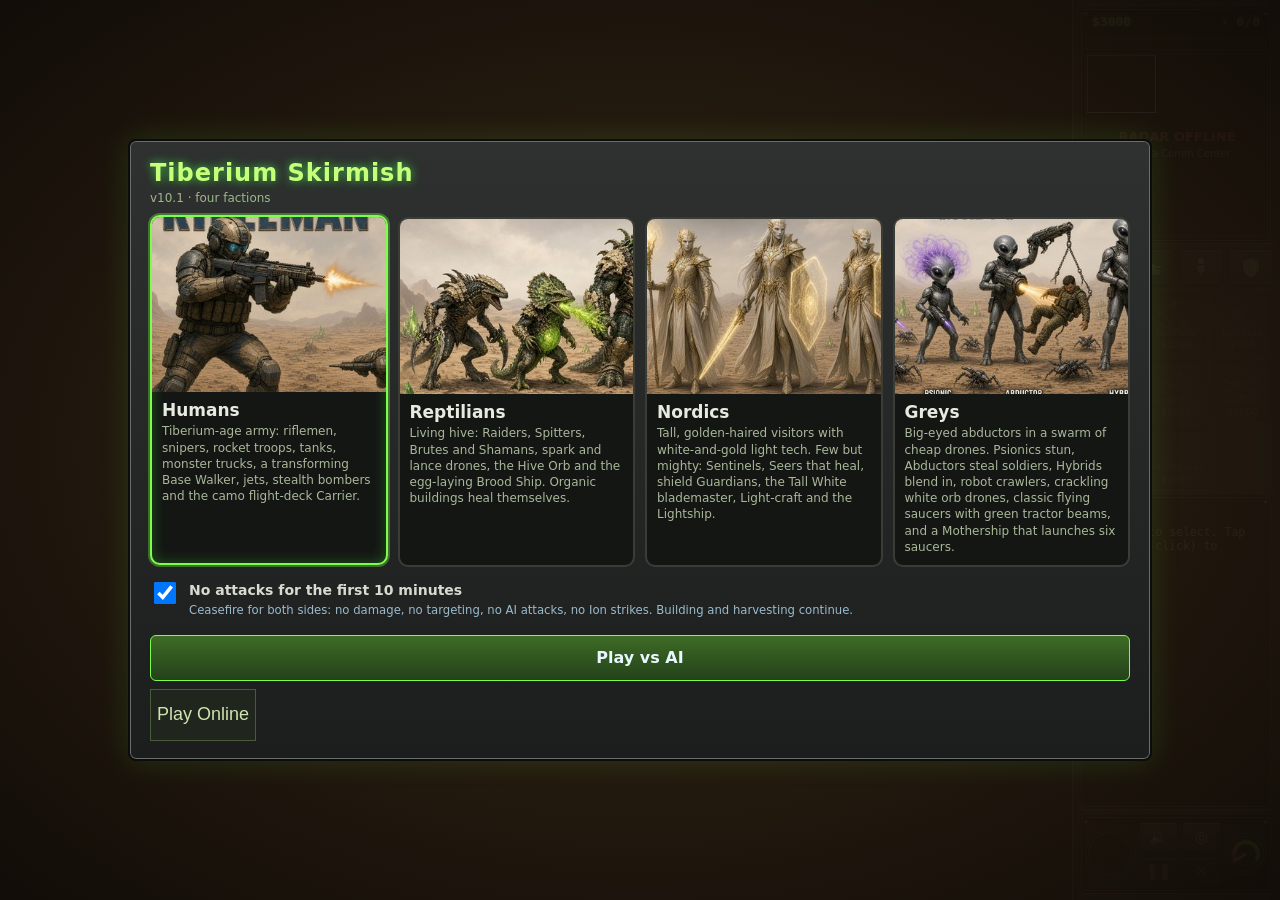
==== commit 19e5dd85: "v10.2: Play vs AI / Play Online lobby; PeerJS room codes (create/join), lockstep over PeerJS DataCon" ====
--- a/index.html
+++ b/index.html
@@ -45,17 +45,15 @@
         <label class="fac" data-fac="human"><input type="radio" name="faction" value="human" checked><img src="assets/portrait_human.jpg?v=10.1" alt="" width="320" height="240"><span><b>Humans</b><small>Tiberium-age army: riflemen, snipers, rocket troops, tanks, monster trucks, a transforming Base Walker, jets, stealth bombers and the camo flight-deck Carrier.</small></span></label>
         <label class="fac" data-fac="reptile"><input type="radio" name="faction" value="reptile"><img src="assets/portrait_reptile.jpg?v=10.1" alt="" width="320" height="240"><span><b>Reptilians</b><small>Living hive: Raiders, Spitters, Brutes and Shamans, spark and lance drones, the Hive Orb and the egg-laying Brood Ship. Organic buildings heal themselves.</small></span></label>
         <label class="fac" data-fac="nordic"><input type="radio" name="faction" value="nordic"><img src="assets/portrait_nordic.jpg?v=10.1" alt="" width="320" height="240"><span><b>Nordics</b><small>Tall, golden-haired visitors with white-and-gold light tech. Few but mighty: Sentinels, Seers that heal, shield Guardians, the Tall White blademaster, Light-craft and the Lightship.</small></span></label>
-        <label class="fac" data-fac="grey"><input type="radio" name="faction" value="grey"><img src="assets/portrait_grey.jpg?v=10.1" alt="" width="320" height="240"><span><b>Greys</b><small>Big-eyed abductors in a swarm of cheap drones. Psionics stun, Abductors steal soldiers, Hybrids blend in, robot crawlers, probe orbs and tractor-beam saucers lift your army away.</small></span></label>
+        <label class="fac" data-fac="grey"><input type="radio" name="faction" value="grey"><img src="assets/portrait_grey.jpg?v=10.1" alt="" width="320" height="240"><span><b>Greys</b><small>Big-eyed abductors in a swarm of cheap drones. Psionics stun, Abductors steal soldiers, Hybrids blend in, robot crawlers, crackling white orb drones, classic flying saucers with green tractor beams, and a Mothership that launches six saucers.</small></span></label>
       </div>
       <label class="opt"><input type="checkbox" id="graceOpt" checked> <span><b>No attacks for the first 10 minutes</b><br><small>Ceasefire for both sides: no damage, no targeting, no AI attacks, no Ion strikes. Building and harvesting continue.</small></span></label>
-      <button id="startBtn">Start Skirmish</button>
-      <button id="mpBtn" class="secondary">Multiplayer 1v1 (beta)</button>
+      <div class="mprow playrow"><button id="startBtn">Play vs AI</button><button id="mpBtn" class="secondary">Play Online</button></div>
       <div id="mpPanel" hidden>
-        <p class="mpnote">Peer-to-peer over WebRTC, no server. Host makes a code, sends it to the other player (chat, email…), they paste it and send back their answer code.</p>
-        <div class="mprow"><button id="mpHost">Host game</button><button id="mpJoin">Join game</button></div>
-        <label id="mpOfferL" hidden>Code to send / paste here:<textarea id="mpOffer" rows="3" spellcheck="false"></textarea></label>
-        <div class="mprow"><button id="mpCopy" hidden>Copy code</button><button id="mpGo" hidden>Connect</button></div>
-        <label id="mpAnswerL" hidden>Paste the other player's code:<textarea id="mpAnswer" rows="3" spellcheck="false"></textarea></label>
+        <p class="mpnote">2-player online, peer-to-peer. Both players pick their faction above. One taps <b>Create room</b> and reads out the 5-letter code; the other types it and taps <b>Join</b>.</p>
+        <div class="mprow"><button id="mpHost">Create room</button></div>
+        <div id="mpCodeBox" hidden>Room code: <b id="mpCode"></b></div>
+        <div class="mprow"><input id="mpJoinCode" maxlength="5" placeholder="CODE" autocomplete="off" autocapitalize="characters" spellcheck="false"><button id="mpJoin">Join</button></div>
         <div id="mpStatus" aria-live="polite"></div>
       </div>
     </div>
--- a/styles.css
+++ b/styles.css
@@ -163,3 +163,7 @@
 #startMenu .panel{max-width:min(980px,96vw)}
 @media (max-width:760px){#factionPick{grid-template-columns:1fr 1fr;gap:8px}#factionPick .fac b{font-size:15px}#factionPick .fac small{font-size:11px}}
 @media (max-width:760px) and (max-height:900px){#startMenu{overflow-y:auto;align-items:flex-start}#startMenu .panel{margin:8px auto}}
+/* v10.2 online lobby */
+.playrow button { flex: 1; min-height: 52px; font-size: 18px; }
+#mpJoinCode { flex: 1; min-height: 44px; font-size: 22px; letter-spacing: 6px; text-transform: uppercase; text-align: center; background: #111a; color: #fff; border: 1px solid #6a8; border-radius: 6px; }
+#mpCodeBox { margin: 8px 0; font-size: 18px; } #mpCode { font-size: 30px; letter-spacing: 6px; color: #9f6; user-select: all; }
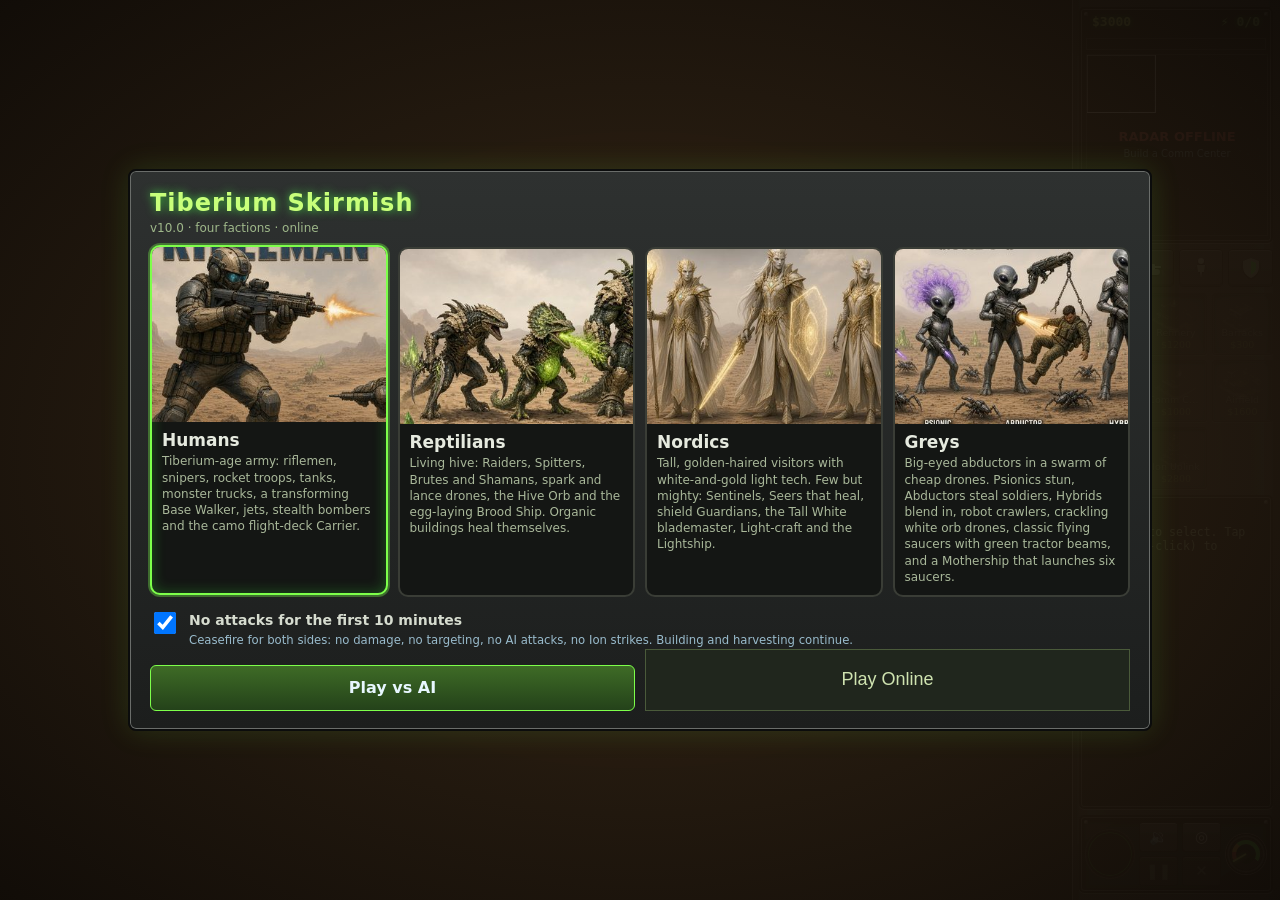
==== commit f00e257c: "v10.0: look A (daylight) - night pass off, day palette back, chitin buildings lightened; version lab" ====
--- a/index.html
+++ b/index.html
@@ -4,9 +4,9 @@
 <meta charset="utf-8">
 <meta name="viewport" content="width=device-width, initial-scale=1, maximum-scale=1, user-scalable=no, viewport-fit=cover">
 <meta name="apple-mobile-web-app-capable" content="yes">
-<title>Tiberium Skirmish — RTS Starter v10.1.0</title>
+<title>Tiberium Skirmish — RTS Starter v10.0</title>
 <link rel="icon" href="data:,">
-<link rel="stylesheet" href="styles.css?v=10.1">
+<link rel="stylesheet" href="styles.css?v=10.0">
 </head>
 <body>
 <div id="app">
@@ -40,12 +40,12 @@
   <div id="startMenu">
     <div class="panel">
       <h1>Tiberium Skirmish</h1>
-      <div id="version">v10.1 · four factions</div>
+      <div id="version">v10.0 · four factions · online</div>
       <div id="factionPick" role="radiogroup" aria-label="Choose your faction">
-        <label class="fac" data-fac="human"><input type="radio" name="faction" value="human" checked><img src="assets/portrait_human.jpg?v=10.1" alt="" width="320" height="240"><span><b>Humans</b><small>Tiberium-age army: riflemen, snipers, rocket troops, tanks, monster trucks, a transforming Base Walker, jets, stealth bombers and the camo flight-deck Carrier.</small></span></label>
-        <label class="fac" data-fac="reptile"><input type="radio" name="faction" value="reptile"><img src="assets/portrait_reptile.jpg?v=10.1" alt="" width="320" height="240"><span><b>Reptilians</b><small>Living hive: Raiders, Spitters, Brutes and Shamans, spark and lance drones, the Hive Orb and the egg-laying Brood Ship. Organic buildings heal themselves.</small></span></label>
-        <label class="fac" data-fac="nordic"><input type="radio" name="faction" value="nordic"><img src="assets/portrait_nordic.jpg?v=10.1" alt="" width="320" height="240"><span><b>Nordics</b><small>Tall, golden-haired visitors with white-and-gold light tech. Few but mighty: Sentinels, Seers that heal, shield Guardians, the Tall White blademaster, Light-craft and the Lightship.</small></span></label>
-        <label class="fac" data-fac="grey"><input type="radio" name="faction" value="grey"><img src="assets/portrait_grey.jpg?v=10.1" alt="" width="320" height="240"><span><b>Greys</b><small>Big-eyed abductors in a swarm of cheap drones. Psionics stun, Abductors steal soldiers, Hybrids blend in, robot crawlers, crackling white orb drones, classic flying saucers with green tractor beams, and a Mothership that launches six saucers.</small></span></label>
+        <label class="fac" data-fac="human"><input type="radio" name="faction" value="human" checked><img src="assets/portrait_human.jpg?v=10.0" alt="" width="320" height="240"><span><b>Humans</b><small>Tiberium-age army: riflemen, snipers, rocket troops, tanks, monster trucks, a transforming Base Walker, jets, stealth bombers and the camo flight-deck Carrier.</small></span></label>
+        <label class="fac" data-fac="reptile"><input type="radio" name="faction" value="reptile"><img src="assets/portrait_reptile.jpg?v=10.0" alt="" width="320" height="240"><span><b>Reptilians</b><small>Living hive: Raiders, Spitters, Brutes and Shamans, spark and lance drones, the Hive Orb and the egg-laying Brood Ship. Organic buildings heal themselves.</small></span></label>
+        <label class="fac" data-fac="nordic"><input type="radio" name="faction" value="nordic"><img src="assets/portrait_nordic.jpg?v=10.0" alt="" width="320" height="240"><span><b>Nordics</b><small>Tall, golden-haired visitors with white-and-gold light tech. Few but mighty: Sentinels, Seers that heal, shield Guardians, the Tall White blademaster, Light-craft and the Lightship.</small></span></label>
+        <label class="fac" data-fac="grey"><input type="radio" name="faction" value="grey"><img src="assets/portrait_grey.jpg?v=10.0" alt="" width="320" height="240"><span><b>Greys</b><small>Big-eyed abductors in a swarm of cheap drones. Psionics stun, Abductors steal soldiers, Hybrids blend in, robot crawlers, crackling white orb drones, classic flying saucers with green tractor beams, and a Mothership that launches six saucers.</small></span></label>
       </div>
       <label class="opt"><input type="checkbox" id="graceOpt" checked> <span><b>No attacks for the first 10 minutes</b><br><small>Ceasefire for both sides: no damage, no targeting, no AI attacks, no Ion strikes. Building and harvesting continue.</small></span></label>
       <div class="mprow playrow"><button id="startBtn">Play vs AI</button><button id="mpBtn" class="secondary">Play Online</button></div>
@@ -76,6 +76,6 @@
   document.addEventListener('click', function (e) { if (e.target && e.target.id === 'startBtn' && !window.startGame) { window.__wantStart = true; e.target.textContent = 'Loading...'; } }, true);
 })();
 </script>
-<script type="module" src="src/main.js?v=10.1"></script>
+<script type="module" src="src/main.js?v=10.0"></script>
 </body>
 </html>
--- a/styles.css
+++ b/styles.css
@@ -167,3 +167,4 @@
 .playrow button { flex: 1; min-height: 52px; font-size: 18px; }
 #mpJoinCode { flex: 1; min-height: 44px; font-size: 22px; letter-spacing: 6px; text-transform: uppercase; text-align: center; background: #111a; color: #fff; border: 1px solid #6a8; border-radius: 6px; }
 #mpCodeBox { margin: 8px 0; font-size: 18px; } #mpCode { font-size: 30px; letter-spacing: 6px; color: #9f6; user-select: all; }
+.playrow { display: flex; gap: 10px; } .playrow button, .playrow #mpBtn { flex: 1 1 0; width: auto; margin: 0; padding: 12px; }
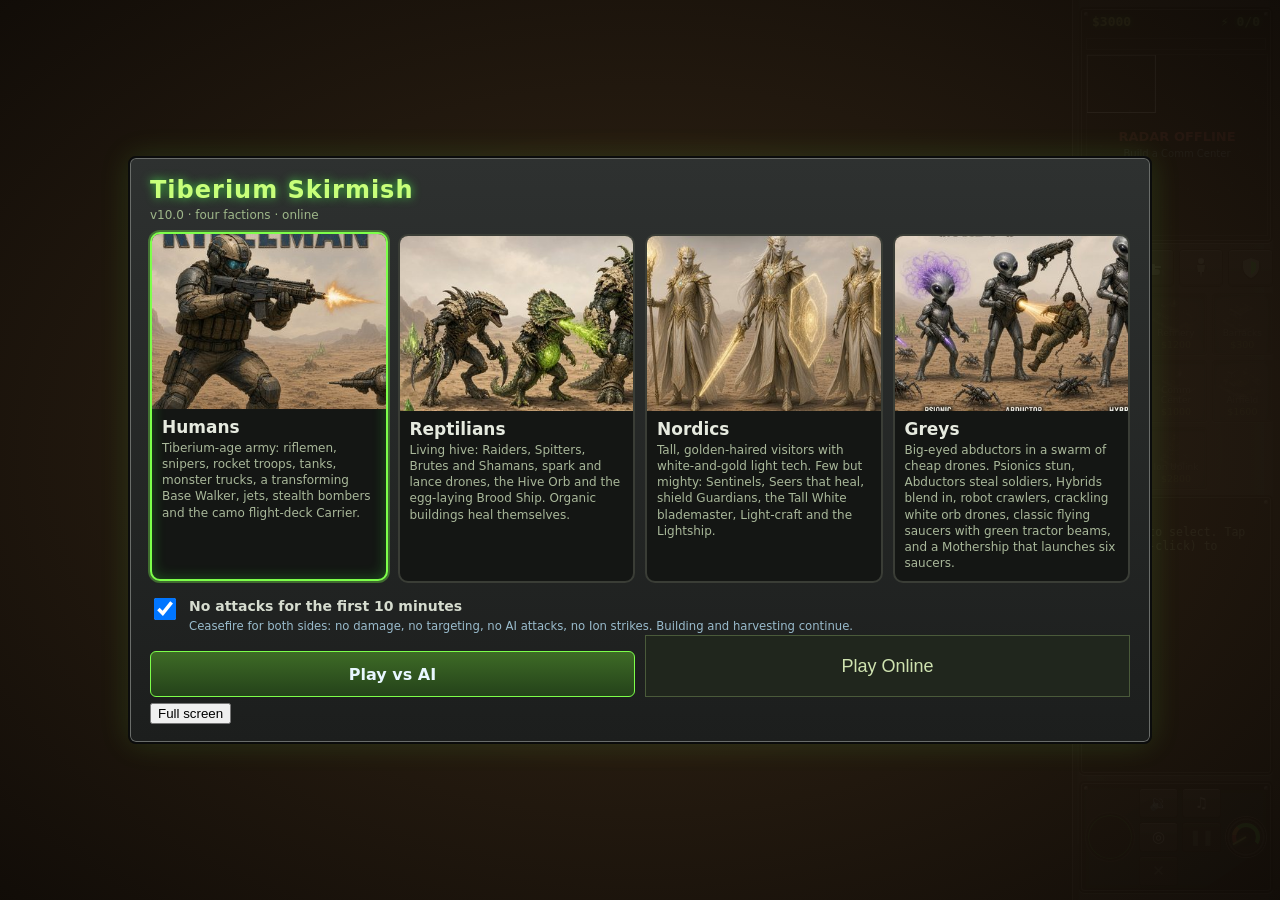
==== commit 84098daf: "v10.0: ambient cinematic score (pads/low strings/soft keys/felt perc, 4 tracks, quieter, continuous)" ====
--- a/index.html
+++ b/index.html
@@ -4,6 +4,11 @@
 <meta charset="utf-8">
 <meta name="viewport" content="width=device-width, initial-scale=1, maximum-scale=1, user-scalable=no, viewport-fit=cover">
 <meta name="apple-mobile-web-app-capable" content="yes">
+<meta name="mobile-web-app-capable" content="yes">
+<meta name="apple-mobile-web-app-status-bar-style" content="black-translucent">
+<meta name="apple-mobile-web-app-title" content="Tiberium">
+<link rel="manifest" href="manifest.webmanifest">
+<link rel="apple-touch-icon" href="assets/icon512.png">
 <title>Tiberium Skirmish — RTS Starter v10.0</title>
 <link rel="icon" href="data:,">
 <link rel="stylesheet" href="styles.css?v=10.0">
@@ -27,7 +32,7 @@
     <div id="bottomStrip" class="bevel">
       <div id="radarSweep" title="Radar"></div>
       <div id="queueCtl">
-        <button id="volBtn" class="sq" title="Sound: off / low / med / high (remembered)">🔉</button>
+        <button id="volBtn" class="sq" title="Sound: off / low / med / high (remembered)">🔉</button><button id="musBtn" class="sq" title="Music on/off (remembered)">♫</button>
         <button id="findBtn" class="sq" title="Find my units (Space / F, or double-tap a unit)">◎</button>
         <button id="qPause" class="sq" title="Pause queue">❚❚</button>
         <button id="qCancel" class="sq" title="Cancel last / stop placing">✕</button>
@@ -49,6 +54,7 @@
       </div>
       <label class="opt"><input type="checkbox" id="graceOpt" checked> <span><b>No attacks for the first 10 minutes</b><br><small>Ceasefire for both sides: no damage, no targeting, no AI attacks, no Ion strikes. Building and harvesting continue.</small></span></label>
       <div class="mprow playrow"><button id="startBtn">Play vs AI</button><button id="mpBtn" class="secondary">Play Online</button></div>
+      <button id="fsBtn" class="secondary">Full screen</button>
       <div id="mpPanel" hidden>
         <p class="mpnote">2-player online, peer-to-peer. Both players pick their faction above. One taps <b>Create room</b> and reads out the 5-letter code; the other types it and taps <b>Join</b>.</p>
         <div class="mprow"><button id="mpHost">Create room</button></div>
--- a/styles.css
+++ b/styles.css
@@ -168,3 +168,8 @@
 #mpJoinCode { flex: 1; min-height: 44px; font-size: 22px; letter-spacing: 6px; text-transform: uppercase; text-align: center; background: #111a; color: #fff; border: 1px solid #6a8; border-radius: 6px; }
 #mpCodeBox { margin: 8px 0; font-size: 18px; } #mpCode { font-size: 30px; letter-spacing: 6px; color: #9f6; user-select: all; }
 .playrow { display: flex; gap: 10px; } .playrow button, .playrow #mpBtn { flex: 1 1 0; width: auto; margin: 0; padding: 12px; }
+/* v10.0 phone fixes: full build names (two lines, no ellipsis); Safari bars: dynamic viewport + safe areas */
+#buildMenu button .nm{white-space:normal;max-height:20px;line-height:9.5px;font-size:9px;text-overflow:clip;overflow-wrap:anywhere;hyphens:auto;text-align:center;display:block}
+@supports (height:100dvh){:root{--vh:100dvh}}
+#app{padding-top:env(safe-area-inset-top);padding-bottom:env(safe-area-inset-bottom);padding-left:env(safe-area-inset-left);box-sizing:border-box}
+#fsBtn{margin-top:6px}
